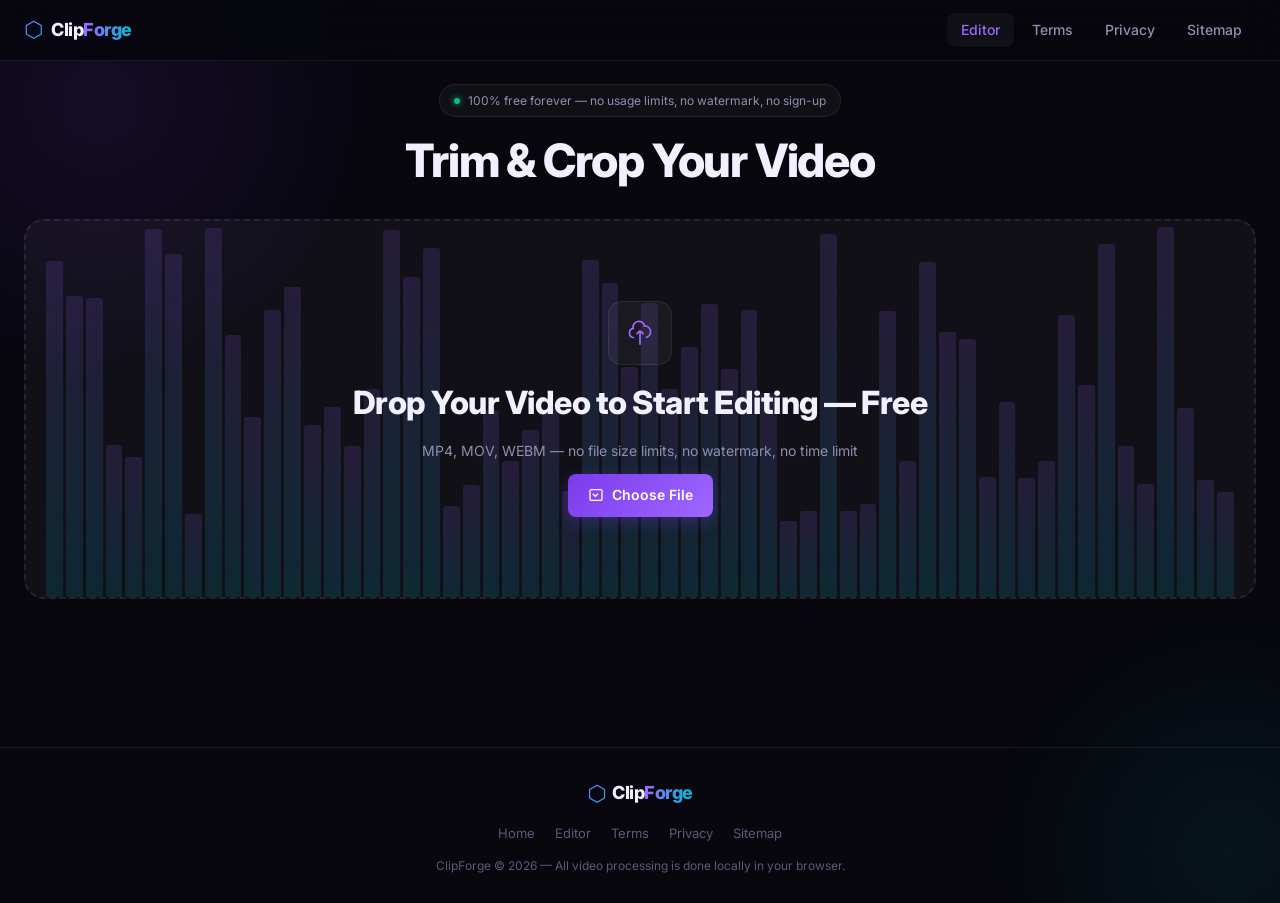
==== editor.html @ c893c74b "Add files via upload" ====
<!DOCTYPE html>
<html lang="en">
<head>
  <meta charset="UTF-8" />
  <meta name="viewport" content="width=device-width, initial-scale=1.0" />
  <title>ClipForge Editor — Trim &amp; Crop Your Video</title>
  <meta name="description" content="Trim and crop your video right now — free, no watermark, no upload to any server." />
  <meta name="robots" content="index, follow" />
  <link rel="canonical" href="https://videocroptool.com/editor" />

  <link rel="preconnect" href="https://fonts.googleapis.com" />
  <link rel="preconnect" href="https://fonts.gstatic.com" crossorigin />
  <link href="https://fonts.googleapis.com/css2?family=Inter:wght@300;400;500;600;700;800;900&display=swap" rel="stylesheet" />
  <link rel="stylesheet" href="css/style.css" />
</head>
<body>

  <!-- NAV -->
  <nav class="navbar" id="navbar">
    <div class="nav-inner">
      <a href="/" class="nav-logo">
        <span class="logo-icon">⬡</span>
        <span class="logo-text">Clip<span class="logo-accent">Forge</span></span>
      </a>
      <div class="nav-links">
        <a href="/editor" class="nav-link active">Editor</a>
        <a href="/terms" class="nav-link">Terms</a>
        <a href="/privacy" class="nav-link">Privacy</a>
        <a href="/sitemap" class="nav-link">Sitemap</a>
      </div>
      <button class="nav-mobile-toggle" id="mobileToggle" aria-label="Menu">
        <span></span><span></span><span></span>
      </button>
    </div>
    <div class="nav-mobile-menu" id="mobileMenu">
      <a href="/editor" class="nav-link active">Editor</a>
      <a href="/terms" class="nav-link">Terms</a>
      <a href="/privacy" class="nav-link">Privacy</a>
      <a href="/sitemap" class="nav-link">Sitemap</a>
    </div>
  </nav>

  <!-- HERO (kept minimal so styling stays consistent) -->
  <div class="hero-wrap" id="heroBadge">
    <div class="hero-content">
      <div class="hero-badge">
        <span class="badge-dot"></span>
        100% free forever — no usage limits, no watermark, no sign-up
      </div>
      <h1 class="hero-h1">
        Trim &amp; Crop Your Video
      </h1>
    </div>
  </div>

  <!-- MAIN APP -->
  <main class="app-main" id="appMain">

    <!-- UPLOAD ZONE -->
    <section class="upload-section" id="uploadSection">
      <div class="upload-zone" id="uploadZone">
        <div class="upload-waveform" aria-hidden="true">
          <div class="waveform-bars" id="waveformBars"></div>
        </div>
        <div class="upload-content">
          <div class="upload-icon">
            <svg viewBox="0 0 24 24" fill="none" stroke="currentColor" stroke-width="1.5">
              <path d="M7 16a4 4 0 01-.88-7.903A5 5 0 1115.9 6L16 6a5 5 0 011 9.9M15 13l-3-3m0 0l-3 3m3-3v12"/>
            </svg>
          </div>
          <h2 class="upload-title">Drop Your Video to Start Editing — Free</h2>
          <p class="upload-sub">MP4, MOV, WEBM — no file size limits, no watermark, no time limit</p>
          <label class="btn btn-primary upload-btn" for="fileInput">
            <svg viewBox="0 0 24 24" fill="none" stroke="currentColor" stroke-width="2" width="16" height="16">
              <path d="M15 10l-4 4-4-4M19 4H5a2 2 0 00-2 2v12a2 2 0 002 2h14a2 2 0 002-2V6a2 2 0 00-2-2z"/>
            </svg>
            Choose File
          </label>
          <input type="file" id="fileInput" accept="video/mp4,video/webm,video/quicktime,.mov,.mp4,.webm" hidden />
        </div>
      </div>
    </section>

    <!-- EDITOR WORKSPACE -->
    <section class="editor-section hidden" id="editorSection">

      <!-- TOP ROW: Preview + Crop -->
      <div class="editor-top">

        <!-- VIDEO PANEL -->
        <div class="glass-panel video-panel">
          <div class="panel-header">
            <span class="panel-title">Preview</span>
            <div class="panel-actions">
              <span class="file-badge" id="fileBadge">video.mp4</span>
              <button class="btn btn-ghost btn-sm" id="changeFileBtn">Change file</button>
            </div>
          </div>
          <div class="video-wrap" id="videoWrap">
            <video id="videoPlayer" preload="metadata" playsinline></video>
            <!-- CROP OVERLAY -->
            <div class="crop-overlay hidden" id="cropOverlay">
              <div class="crop-shade crop-shade-top" id="cropShadeTop"></div>
              <div class="crop-shade crop-shade-bottom" id="cropShadeBottom"></div>
              <div class="crop-shade crop-shade-left" id="cropShadeLeft"></div>
              <div class="crop-shade crop-shade-right" id="cropShadeRight"></div>
              <div class="crop-box" id="cropBox">
                <div class="crop-handle crop-handle-tl" data-handle="tl"></div>
                <div class="crop-handle crop-handle-tr" data-handle="tr"></div>
                <div class="crop-handle crop-handle-bl" data-handle="bl"></div>
                <div class="crop-handle crop-handle-br" data-handle="br"></div>
                <div class="crop-handle crop-handle-tc" data-handle="tc"></div>
                <div class="crop-handle crop-handle-bc" data-handle="bc"></div>
                <div class="crop-handle crop-handle-lc" data-handle="lc"></div>
                <div class="crop-handle crop-handle-rc" data-handle="rc"></div>
                <div class="crop-crosshair"></div>
                <div class="crop-rule-v"></div>
                <div class="crop-rule-h"></div>
              </div>
            </div>
          </div>
          <!-- PLAYBACK CONTROLS -->
          <div class="playback-controls">
            <button class="ctrl-btn" id="playBtn" aria-label="Play/Pause">
              <svg id="playIcon" viewBox="0 0 24 24" fill="currentColor" width="20" height="20"><path d="M8 5v14l11-7z"/></svg>
              <svg id="pauseIcon" viewBox="0 0 24 24" fill="currentColor" width="20" height="20" class="hidden"><rect x="6" y="4" width="4" height="16"/><rect x="14" y="4" width="4" height="16"/></svg>
            </button>
            <div class="seek-wrap">
              <div class="seek-track" id="seekTrack">
                <div class="seek-range-bg" id="seekRangeBg"></div>
                <div class="seek-progress" id="seekProgress"></div>
                <input type="range" class="seek-slider" id="seekSlider" min="0" max="100" step="0.01" value="0" aria-label="Seek" />
              </div>
            </div>
            <span class="time-display" id="timeDisplay">0:00 / 0:00</span>
          </div>
        </div>

        <!-- TOOLS PANEL -->
        <div class="glass-panel tools-panel">
          <div class="panel-header">
            <span class="panel-title">Tools</span>
          </div>

          <!-- TABS -->
          <div class="tool-tabs">
            <button class="tool-tab active" data-tab="trim">
              <svg viewBox="0 0 24 24" fill="none" stroke="currentColor" stroke-width="2" width="14" height="14"><path d="M6 20L18 4M6 4h.01M18 20h.01M8 12h8"/></svg>
              Trim
            </button>
            <button class="tool-tab" data-tab="crop">
              <svg viewBox="0 0 24 24" fill="none" stroke="currentColor" stroke-width="2" width="14" height="14"><path d="M6 2v14a2 2 0 002 2h14M18 22V8a2 2 0 00-2-2H2"/></svg>
              Crop
            </button>
            <button class="tool-tab" data-tab="export">
              <svg viewBox="0 0 24 24" fill="none" stroke="currentColor" stroke-width="2" width="14" height="14"><path d="M21 15v4a2 2 0 01-2 2H5a2 2 0 01-2-2v-4M7 10l5 5 5-5M12 15V3"/></svg>
              Export
            </button>
          </div>

          <!-- TRIM TAB -->
          <div class="tab-content active" id="tab-trim">
            <div class="trim-timeline" id="trimTimeline">
              <div class="trim-range" id="trimRange"></div>
              <div class="trim-thumb trim-thumb-start" id="trimStart" aria-label="Trim start"></div>
              <div class="trim-thumb trim-thumb-end" id="trimEnd" aria-label="Trim end"></div>
              <div class="trim-playhead" id="trimPlayhead"></div>
            </div>
            <div class="field-row">
              <div class="field">
                <label class="field-label">Start time</label>
                <div class="time-input-wrap">
                  <input type="text" class="time-input" id="startInput" inputmode="numeric" placeholder="0:00" value="0:00" />
                  <span class="time-unit">min:sec</span>
                </div>
              </div>
              <div class="field-divider">→</div>
              <div class="field">
                <label class="field-label">End time</label>
                <div class="time-input-wrap">
                  <input type="text" class="time-input" id="endInput" inputmode="numeric" placeholder="0:00" value="0:00" />
                  <span class="time-unit">min:sec</span>
                </div>
              </div>
            </div>
            <div class="trim-info">
              <span class="trim-info-label">Duration:</span>
              <span class="trim-info-val" id="trimDuration">0s</span>
            </div>
            <button class="btn btn-secondary btn-full" id="previewTrimBtn">
              <svg viewBox="0 0 24 24" fill="currentColor" width="14" height="14"><path d="M8 5v14l11-7z"/></svg>
              Preview trim range
            </button>
          </div>

          <!-- CROP TAB -->
          <div class="tab-content hidden" id="tab-crop">
            <div class="crop-toggle-row">
              <span class="field-label">Enable crop</span>
              <label class="toggle">
                <input type="checkbox" id="cropToggle" />
                <span class="toggle-track"><span class="toggle-thumb"></span></span>
              </label>
            </div>
            <div class="crop-controls" id="cropControls">
              <div class="field-label mb-8">Aspect ratio</div>
              <div class="aspect-grid">
                <button class="aspect-btn active" data-ratio="free">Free</button>
                <button class="aspect-btn" data-ratio="16:9">16:9</button>
                <button class="aspect-btn" data-ratio="1:1">1:1</button>
                <button class="aspect-btn" data-ratio="9:16">9:16</button>
                <button class="aspect-btn" data-ratio="4:3">4:3</button>
                <button class="aspect-btn" data-ratio="3:4">3:4</button>
              </div>
              <div class="crop-values">
                <div class="field-row">
                  <div class="field">
                    <label class="field-label">X</label>
                    <input type="number" class="time-input" id="cropX" value="0" min="0" />
                  </div>
                  <div class="field">
                    <label class="field-label">Y</label>
                    <input type="number" class="time-input" id="cropY" value="0" min="0" />
                  </div>
                </div>
                <div class="field-row">
                  <div class="field">
                    <label class="field-label">Width</label>
                    <input type="number" class="time-input" id="cropW" value="0" min="1" />
                  </div>
                  <div class="field">
                    <label class="field-label">Height</label>
                    <input type="number" class="time-input" id="cropH" value="0" min="1" />
                  </div>
                </div>
              </div>
              <button class="btn btn-secondary btn-full" id="resetCropBtn">Reset crop</button>
            </div>
          </div>

          <!-- EXPORT TAB -->
          <div class="tab-content hidden" id="tab-export">
            <div class="field">
              <label class="field-label">Output filename</label>
              <div class="filename-input-wrap">
                <input type="text" class="time-input filename-input" id="filenameInput" value="clipforge-export" />
                <span class="filename-ext">.mp4</span>
              </div>
            </div>
            <div class="field">
              <label class="field-label">Quality preset</label>
              <div class="quality-grid">
                <button class="quality-btn" data-quality="low">
                  <span class="quality-label">Low</span>
                  <span class="quality-desc">Fast · Small file</span>
                </button>
                <button class="quality-btn active" data-quality="medium">
                  <span class="quality-label">Medium</span>
                  <span class="quality-desc">Balanced</span>
                </button>
                <button class="quality-btn" data-quality="high">
                  <span class="quality-label">High</span>
                  <span class="quality-desc">Best quality</span>
                </button>
              </div>
            </div>
            <div class="export-summary">
              <div class="summary-row"><span>Trim</span><span id="summaryTrim">Full video</span></div>
              <div class="summary-row"><span>Crop</span><span id="summaryCrop">None</span></div>
              <div class="summary-row"><span>Est. time</span><span id="summaryTime">—</span></div>
            </div>
            <button class="btn btn-primary btn-full btn-export" id="exportBtn">
              <svg viewBox="0 0 24 24" fill="none" stroke="currentColor" stroke-width="2" width="16" height="16">
                <path d="M21 15v4a2 2 0 01-2 2H5a2 2 0 01-2-2v-4M7 10l5 5 5-5M12 15V3"/>
              </svg>
              Export Video
            </button>
          </div>
        </div>
      </div>

      <!-- EXPORT PROGRESS -->
      <div class="glass-panel export-panel hidden" id="exportPanel">
        <div class="panel-header">
          <span class="panel-title">Exporting…</span>
          <span class="export-pct" id="exportPct">0%</span>
        </div>
        <div class="progress-bar-wrap">
          <div class="progress-bar" id="progressBar"></div>
        </div>
        <div class="export-log" id="exportLog"></div>
      </div>

    </section>
  </main>

  <!-- FFMPEG LOADING OVERLAY -->
  <div class="ffmpeg-overlay hidden" id="ffmpegOverlay">
    <div class="ffmpeg-card">
      <div class="ffmpeg-spinner"></div>
      <div class="ffmpeg-title">Loading ClipForge Engine</div>
      <div class="ffmpeg-sub" id="ffmpegStatus">Initializing ffmpeg.wasm…</div>
      <div class="ffmpeg-progress-wrap">
        <div class="ffmpeg-progress" id="ffmpegProgress"></div>
      </div>
    </div>
  </div>

  <!-- FOOTER -->
  <footer class="footer">
    <div class="footer-inner">
      <div class="footer-brand">
        <span class="logo-icon">⬡</span>
        <span class="logo-text">Clip<span class="logo-accent">Forge</span></span>
      </div>
      <div class="footer-links">
        <a href="/">Home</a>
        <a href="/editor">Editor</a>
        <a href="/terms">Terms</a>
        <a href="/privacy">Privacy</a>
        <a href="/sitemap">Sitemap</a>
      </div>
      <p class="footer-copy">ClipForge © 2026 — All video processing is done locally in your browser.</p>
    </div>
  </footer>

  <!-- SW must register first so COOP/COEP headers are active before ffmpeg loads -->
  <script src="js/sw-register.js"></script>
  <script src="js/handoff.js"></script>
  <script src="js/app.js"></script>

</body>
</html>
---- css/style.css ----
/* ===========================
   CLIPFORGE — MAIN STYLES
   =========================== */

*, *::before, *::after { box-sizing: border-box; margin: 0; padding: 0; }

:root {
  --bg: #07070D;
  --bg2: #0E0E1A;
  --bg3: #141422;
  --glass: rgba(255,255,255,0.04);
  --glass-border: rgba(255,255,255,0.08);
  --glass-hover: rgba(255,255,255,0.07);
  --primary: #7C3AED;
  --primary-light: #9F67FF;
  --primary-glow: rgba(124,58,237,0.3);
  --accent: #06B6D4;
  --accent-glow: rgba(6,182,212,0.2);
  --red: #EF4444;
  --green: #10B981;
  --text: #F0F0FF;
  --text2: #9090B0;
  --text3: #5A5A7A;
  --border: rgba(255,255,255,0.07);
  --radius: 14px;
  --radius-sm: 8px;
  --radius-lg: 20px;
  --font: 'Inter', system-ui, sans-serif;
  --transition: 0.2s cubic-bezier(0.4,0,0.2,1);
}

html { scroll-behavior: smooth; }

body {
  font-family: var(--font);
  background: var(--bg);
  color: var(--text);
  min-height: 100vh;
  line-height: 1.6;
  -webkit-font-smoothing: antialiased;
  overflow-x: hidden;
}

/* Background glow orbs */
body::before {
  content: '';
  position: fixed;
  top: -200px; left: -200px;
  width: 600px; height: 600px;
  background: radial-gradient(circle, rgba(124,58,237,0.12) 0%, transparent 70%);
  pointer-events: none;
  z-index: 0;
}
body::after {
  content: '';
  position: fixed;
  bottom: -200px; right: -200px;
  width: 500px; height: 500px;
  background: radial-gradient(circle, rgba(6,182,212,0.08) 0%, transparent 70%);
  pointer-events: none;
  z-index: 0;
}

/* ========================
   NAVBAR
   ======================== */
.navbar {
  position: fixed;
  top: 0; left: 0; right: 0;
  z-index: 100;
  background: rgba(7,7,13,0.85);
  backdrop-filter: blur(20px);
  -webkit-backdrop-filter: blur(20px);
  border-bottom: 1px solid var(--border);
}
.nav-inner {
  max-width: 1280px;
  margin: 0 auto;
  padding: 0 24px;
  height: 60px;
  display: flex;
  align-items: center;
  gap: 32px;
}
.nav-logo {
  text-decoration: none;
  display: flex;
  align-items: center;
  gap: 8px;
  flex-shrink: 0;
}
.logo-icon {
  font-size: 22px;
  background: linear-gradient(135deg, var(--primary-light), var(--accent));
  -webkit-background-clip: text;
  -webkit-text-fill-color: transparent;
  background-clip: text;
  filter: drop-shadow(0 0 8px var(--primary-glow));
}
.logo-text {
  font-size: 18px;
  font-weight: 800;
  color: var(--text);
  letter-spacing: -0.5px;
}
.logo-accent {
  background: linear-gradient(90deg, var(--primary-light), var(--accent));
  -webkit-background-clip: text;
  -webkit-text-fill-color: transparent;
  background-clip: text;
}
.nav-links {
  display: flex;
  align-items: center;
  gap: 4px;
  margin-left: auto;
}
.nav-link {
  text-decoration: none;
  color: var(--text2);
  font-size: 14px;
  font-weight: 500;
  padding: 6px 14px;
  border-radius: var(--radius-sm);
  transition: color var(--transition), background var(--transition);
}
.nav-link:hover, .nav-link.active {
  color: var(--text);
  background: var(--glass);
}
.nav-link.active { color: var(--primary-light); }

.nav-mobile-toggle {
  display: none;
  flex-direction: column;
  gap: 5px;
  background: none;
  border: none;
  cursor: pointer;
  padding: 4px;
  margin-left: auto;
}
.nav-mobile-toggle span {
  display: block;
  width: 22px;
  height: 2px;
  background: var(--text2);
  border-radius: 2px;
  transition: var(--transition);
}
.nav-mobile-menu {
  display: none;
  flex-direction: column;
  padding: 12px 24px 16px;
  gap: 4px;
  border-top: 1px solid var(--border);
}
.nav-mobile-menu.open { display: flex; }

@media (max-width: 640px) {
  .nav-links { display: none; }
  .nav-mobile-toggle { display: flex; }
}

/* ========================
   HERO (SEO-rich)
   ======================== */
.hero-wrap {
  padding-top: 84px;
  display: flex;
  justify-content: center;
  position: relative;
  z-index: 1;
}
.hero-content {
  max-width: 760px;
  text-align: center;
  display: flex;
  flex-direction: column;
  align-items: center;
  gap: 18px;
  padding: 0 24px;
}
.hero-badge {
  display: inline-flex;
  align-items: center;
  gap: 8px;
  background: var(--glass);
  border: 1px solid var(--glass-border);
  padding: 6px 14px;
  border-radius: 100px;
  font-size: 12px;
  color: var(--text2);
  backdrop-filter: blur(10px);
}
.badge-dot {
  width: 6px; height: 6px;
  border-radius: 50%;
  background: var(--green);
  box-shadow: 0 0 6px var(--green);
  animation: pulse-dot 2s ease-in-out infinite;
}
@keyframes pulse-dot {
  0%, 100% { opacity: 1; }
  50% { opacity: 0.4; }
}
.hero-h1 {
  font-size: clamp(28px, 4.5vw, 46px);
  font-weight: 800;
  letter-spacing: -1.2px;
  line-height: 1.12;
}
.hero-accent-text {
  background: linear-gradient(90deg, var(--primary-light), var(--accent));
  -webkit-background-clip: text;
  -webkit-text-fill-color: transparent;
  background-clip: text;
}
.hero-sub {
  font-size: 15px;
  color: var(--text2);
  line-height: 1.7;
  max-width: 620px;
}
.hero-sub strong { color: var(--text); font-weight: 600; }
.hero-pills {
  display: flex;
  flex-wrap: wrap;
  gap: 8px;
  justify-content: center;
  margin-top: 4px;
}
.hero-pill {
  font-size: 12px;
  font-weight: 600;
  color: var(--green);
  background: rgba(16,185,129,0.1);
  border: 1px solid rgba(16,185,129,0.25);
  padding: 5px 12px;
  border-radius: 100px;
}

/* ========================
   INFO / SEO CONTENT SECTIONS
   ======================== */
.info-section {
  max-width: 1280px;
  margin: 0 auto;
  padding: 24px 24px 60px;
  position: relative;
  z-index: 1;
}
.info-inner { display: flex; flex-direction: column; gap: 56px; }
.info-block { display: flex; flex-direction: column; gap: 24px; }
.info-h2 {
  font-size: clamp(22px, 3vw, 30px);
  font-weight: 800;
  letter-spacing: -0.5px;
  text-align: center;
}

.steps-grid {
  display: grid;
  grid-template-columns: repeat(3, 1fr);
  gap: 16px;
}
@media (max-width: 800px) { .steps-grid { grid-template-columns: 1fr; } }
.step-card {
  background: var(--glass);
  border: 1px solid var(--glass-border);
  border-radius: var(--radius);
  padding: 24px 20px;
  display: flex;
  flex-direction: column;
  gap: 8px;
  backdrop-filter: blur(10px);
}
.step-num {
  width: 28px; height: 28px;
  border-radius: 50%;
  background: linear-gradient(135deg, var(--primary), var(--accent));
  color: white;
  font-size: 13px;
  font-weight: 700;
  display: flex;
  align-items: center;
  justify-content: center;
  margin-bottom: 4px;
}
.step-title { font-size: 16px; font-weight: 700; }
.step-desc { font-size: 13px; color: var(--text2); line-height: 1.65; }

.why-grid {
  display: grid;
  grid-template-columns: repeat(2, 1fr);
  gap: 16px;
}
@media (max-width: 800px) { .why-grid { grid-template-columns: 1fr; } }
.why-card {
  background: var(--glass);
  border: 1px solid var(--glass-border);
  border-radius: var(--radius);
  padding: 22px 20px;
  backdrop-filter: blur(10px);
}
.why-title {
  font-size: 15px;
  font-weight: 700;
  margin-bottom: 6px;
  color: var(--primary-light);
}
.why-desc { font-size: 13px; color: var(--text2); line-height: 1.65; }


/* ========================
   MAIN LAYOUT
   ======================== */
.app-main {
  max-width: 1280px;
  margin: 0 auto;
  padding: 16px 24px 48px;
  position: relative;
  z-index: 1;
}

/* ========================
   UPLOAD ZONE
   ======================== */
.upload-section { padding: 16px 0 40px; }

.upload-zone {
  border: 2px dashed var(--glass-border);
  border-radius: var(--radius-lg);
  min-height: 380px;
  display: flex;
  align-items: center;
  justify-content: center;
  position: relative;
  overflow: hidden;
  background: var(--glass);
  cursor: pointer;
  transition: border-color var(--transition), background var(--transition);
}
.upload-zone:hover, .upload-zone.drag-over {
  border-color: var(--primary);
  background: rgba(124,58,237,0.05);
}
.upload-zone.drag-over { border-style: solid; }

.upload-waveform {
  position: absolute;
  inset: 0;
  display: flex;
  align-items: flex-end;
  justify-content: center;
  padding-bottom: 0;
  opacity: 0.15;
  pointer-events: none;
}
.waveform-bars {
  display: flex;
  align-items: flex-end;
  gap: 3px;
  height: 100%;
  width: 100%;
  padding: 0 20px;
}
.waveform-bar {
  flex: 1;
  border-radius: 3px 3px 0 0;
  background: linear-gradient(180deg, var(--primary-light), var(--accent));
  animation: wave-anim var(--dur, 1.2s) ease-in-out infinite alternate;
  animation-delay: var(--delay, 0s);
}
@keyframes wave-anim {
  from { transform: scaleY(0.2); }
  to { transform: scaleY(1); }
}

.upload-content {
  position: relative;
  z-index: 1;
  text-align: center;
  display: flex;
  flex-direction: column;
  align-items: center;
  gap: 12px;
  padding: 40px 24px;
}
.upload-icon {
  width: 64px; height: 64px;
  background: var(--glass);
  border: 1px solid var(--glass-border);
  border-radius: var(--radius);
  display: flex;
  align-items: center;
  justify-content: center;
  color: var(--primary-light);
}
.upload-icon svg { width: 28px; height: 28px; }
.upload-title {
  font-size: clamp(22px, 3vw, 32px);
  font-weight: 800;
  letter-spacing: -0.5px;
}
.upload-sub { color: var(--text2); font-size: 14px; }

/* ========================
   BUTTONS
   ======================== */
.btn {
  display: inline-flex;
  align-items: center;
  gap: 8px;
  padding: 10px 20px;
  border-radius: var(--radius-sm);
  font-size: 14px;
  font-weight: 600;
  font-family: var(--font);
  border: none;
  cursor: pointer;
  text-decoration: none;
  transition: all var(--transition);
  white-space: nowrap;
}
.btn-primary {
  background: linear-gradient(135deg, var(--primary), var(--primary-light));
  color: white;
  box-shadow: 0 4px 16px var(--primary-glow);
}
.btn-primary:hover {
  transform: translateY(-1px);
  box-shadow: 0 6px 24px var(--primary-glow);
}
.btn-secondary {
  background: var(--glass);
  border: 1px solid var(--glass-border);
  color: var(--text);
}
.btn-secondary:hover {
  background: var(--glass-hover);
  border-color: var(--primary);
  color: var(--primary-light);
}
.btn-ghost {
  background: none;
  border: none;
  color: var(--text2);
  padding: 4px 10px;
}
.btn-ghost:hover { color: var(--text); background: var(--glass); }
.btn-sm { padding: 5px 12px; font-size: 12px; }
.btn-full { width: 100%; justify-content: center; }
.btn-export {
  margin-top: 4px;
  padding: 13px 20px;
  font-size: 15px;
}
.btn:disabled {
  opacity: 0.4;
  cursor: not-allowed;
  transform: none !important;
}

/* ========================
   EDITOR SECTION
   ======================== */
.editor-section { display: flex; flex-direction: column; gap: 16px; }
.editor-top {
  display: grid;
  grid-template-columns: 1fr 340px;
  gap: 16px;
  align-items: start;
}
@media (max-width: 960px) {
  .editor-top { grid-template-columns: 1fr; }
}

/* ========================
   GLASS PANEL
   ======================== */
.glass-panel {
  background: var(--glass);
  border: 1px solid var(--glass-border);
  border-radius: var(--radius);
  backdrop-filter: blur(12px);
  -webkit-backdrop-filter: blur(12px);
  overflow: hidden;
}
.panel-header {
  display: flex;
  align-items: center;
  justify-content: space-between;
  padding: 14px 18px 12px;
  border-bottom: 1px solid var(--border);
}
.panel-title {
  font-size: 13px;
  font-weight: 600;
  color: var(--text2);
  text-transform: uppercase;
  letter-spacing: 0.06em;
}
.panel-actions { display: flex; align-items: center; gap: 8px; }

/* ========================
   VIDEO
   ======================== */
.video-panel { display: flex; flex-direction: column; }
.video-wrap {
  position: relative;
  background: #000;
  width: 100%;
  aspect-ratio: 16/9;
  display: flex;
  align-items: center;
  justify-content: center;
  overflow: hidden;
}
#videoPlayer {
  max-width: 100%;
  max-height: 100%;
  width: 100%;
  height: 100%;
  object-fit: contain;
  display: block;
}
.file-badge {
  background: var(--bg3);
  border: 1px solid var(--border);
  padding: 3px 10px;
  border-radius: 100px;
  font-size: 11px;
  color: var(--text2);
  max-width: 180px;
  overflow: hidden;
  text-overflow: ellipsis;
  white-space: nowrap;
}

/* ========================
   PLAYBACK CONTROLS
   ======================== */
.playback-controls {
  display: flex;
  align-items: center;
  gap: 12px;
  padding: 12px 16px;
  border-top: 1px solid var(--border);
}
.ctrl-btn {
  width: 36px; height: 36px;
  border-radius: 50%;
  background: var(--glass);
  border: 1px solid var(--glass-border);
  color: var(--text);
  display: flex;
  align-items: center;
  justify-content: center;
  cursor: pointer;
  transition: all var(--transition);
  flex-shrink: 0;
}
.ctrl-btn:hover { background: var(--primary); border-color: var(--primary); }
.seek-wrap { flex: 1; }
.seek-track {
  position: relative;
  height: 20px;
  display: flex;
  align-items: center;
  cursor: pointer;
}
.seek-range-bg, .seek-progress {
  position: absolute;
  height: 4px;
  border-radius: 4px;
  pointer-events: none;
}
.seek-range-bg {
  background: rgba(124,58,237,0.25);
  left: 0; right: 0;
}
.seek-progress {
  background: linear-gradient(90deg, var(--primary), var(--accent));
  left: 0;
  width: 0%;
}
.seek-slider {
  position: absolute;
  inset: 0;
  width: 100%;
  height: 100%;
  opacity: 0;
  cursor: pointer;
  margin: 0;
}
.time-display {
  font-size: 12px;
  font-weight: 500;
  color: var(--text2);
  font-variant-numeric: tabular-nums;
  white-space: nowrap;
  flex-shrink: 0;
}

/* ========================
   TOOLS PANEL
   ======================== */
.tools-panel { display: flex; flex-direction: column; }
.tool-tabs {
  display: flex;
  gap: 4px;
  padding: 12px 12px 0;
}
.tool-tab {
  flex: 1;
  display: flex;
  align-items: center;
  justify-content: center;
  gap: 6px;
  padding: 8px 4px;
  border-radius: var(--radius-sm) var(--radius-sm) 0 0;
  background: none;
  border: none;
  color: var(--text3);
  font-size: 12px;
  font-weight: 600;
  font-family: var(--font);
  cursor: pointer;
  transition: all var(--transition);
  border-bottom: 2px solid transparent;
}
.tool-tab:hover { color: var(--text2); }
.tool-tab.active {
  color: var(--primary-light);
  border-bottom-color: var(--primary-light);
}
.tab-content {
  padding: 16px;
  display: flex;
  flex-direction: column;
  gap: 14px;
  flex: 1;
}

/* ========================
   TRIM
   ======================== */
.trim-timeline {
  position: relative;
  height: 44px;
  background: var(--bg3);
  border-radius: var(--radius-sm);
  border: 1px solid var(--border);
  overflow: visible;
  margin: 4px 10px;
}
.trim-range {
  position: absolute;
  top: 0; bottom: 0;
  background: rgba(124,58,237,0.2);
  border-top: 2px solid var(--primary);
  border-bottom: 2px solid var(--primary);
  pointer-events: none;
}
.trim-thumb {
  position: absolute;
  top: 50%;
  transform: translateY(-50%);
  width: 14px; height: 32px;
  border-radius: 4px;
  cursor: ew-resize;
  z-index: 3;
}
.trim-thumb-start {
  background: linear-gradient(135deg, var(--primary), var(--primary-light));
  left: 0;
  transform: translate(-50%, -50%);
}
.trim-thumb-end {
  background: linear-gradient(135deg, var(--accent), var(--primary-light));
  right: 0;
  transform: translate(50%, -50%);
}
.trim-playhead {
  position: absolute;
  top: -4px; bottom: -4px;
  width: 2px;
  background: white;
  opacity: 0.6;
  pointer-events: none;
  left: 0%;
}

.field-row {
  display: flex;
  gap: 10px;
  align-items: center;
  min-width: 0;
}
.field { flex: 1; display: flex; flex-direction: column; gap: 5px; min-width: 0; }
.field-divider { color: var(--text3); font-size: 14px; flex-shrink: 0; }
.field-label {
  font-size: 11px;
  font-weight: 600;
  color: var(--text3);
  text-transform: uppercase;
  letter-spacing: 0.05em;
}
.mb-8 { margin-bottom: 8px; }

.time-input-wrap, .filename-input-wrap {
  display: flex;
  align-items: center;
  background: var(--bg3);
  border: 1px solid var(--border);
  border-radius: var(--radius-sm);
  overflow: hidden;
  transition: border-color var(--transition);
  min-width: 0;
}
.time-input-wrap:focus-within, .filename-input-wrap:focus-within {
  border-color: var(--primary);
}
.time-input, .filename-input {
  flex: 1;
  background: none;
  border: none;
  outline: none;
  color: var(--text);
  font-family: var(--font);
  font-size: 13px;
  padding: 8px 10px;
  min-width: 0;
}
.time-unit, .filename-ext {
  padding: 0 10px;
  font-size: 11px;
  color: var(--text3);
  border-left: 1px solid var(--border);
  height: 100%;
  display: flex;
  align-items: center;
  background: var(--bg2);
  flex-shrink: 0;
  white-space: nowrap;
}
@media (max-width: 420px) {
  .time-unit { padding: 0 6px; font-size: 9px; }
  .time-input { padding: 8px 6px; font-size: 12px; }
}
.filename-input { width: 100%; }
.filename-input-wrap .filename-input { flex: 1; }

.trim-info {
  display: flex;
  align-items: center;
  gap: 6px;
  font-size: 12px;
  color: var(--text3);
  background: var(--bg3);
  border-radius: var(--radius-sm);
  padding: 8px 12px;
}
.trim-info-label { color: var(--text3); }
.trim-info-val { color: var(--primary-light); font-weight: 600; }

/* ========================
   CROP
   ======================== */
.crop-toggle-row {
  display: flex;
  align-items: center;
  justify-content: space-between;
  padding: 4px 0;
}
.toggle { position: relative; display: inline-block; cursor: pointer; }
.toggle input { opacity: 0; width: 0; height: 0; position: absolute; }
.toggle-track {
  display: block;
  width: 42px; height: 24px;
  background: var(--bg3);
  border: 1px solid var(--border);
  border-radius: 100px;
  transition: background var(--transition);
  position: relative;
}
.toggle input:checked + .toggle-track { background: var(--primary); border-color: var(--primary); }
.toggle-thumb {
  position: absolute;
  top: 3px; left: 3px;
  width: 16px; height: 16px;
  border-radius: 50%;
  background: white;
  transition: transform var(--transition);
}
.toggle input:checked + .toggle-track .toggle-thumb { transform: translateX(18px); }

.crop-controls { display: flex; flex-direction: column; gap: 12px; }
.aspect-grid {
  display: grid;
  grid-template-columns: repeat(3, 1fr);
  gap: 6px;
}
.aspect-btn {
  padding: 8px 4px;
  background: var(--bg3);
  border: 1px solid var(--border);
  border-radius: var(--radius-sm);
  color: var(--text2);
  font-size: 12px;
  font-weight: 600;
  font-family: var(--font);
  cursor: pointer;
  transition: all var(--transition);
}
.aspect-btn:hover { border-color: var(--primary); color: var(--primary-light); }
.aspect-btn.active { background: rgba(124,58,237,0.15); border-color: var(--primary); color: var(--primary-light); }

.crop-values { display: flex; flex-direction: column; gap: 8px; }

/* ========================
   CROP OVERLAY
   ======================== */
.crop-overlay {
  position: absolute;
  inset: 0;
  z-index: 10;
  pointer-events: none;
}
.crop-overlay.active { pointer-events: auto; }
.crop-shade {
  position: absolute;
  background: rgba(0,0,0,0.6);
  pointer-events: none;
}
.crop-shade-top { top: 0; left: 0; right: 0; }
.crop-shade-bottom { bottom: 0; left: 0; right: 0; }
.crop-shade-left { top: 0; bottom: 0; left: 0; }
.crop-shade-right { top: 0; bottom: 0; right: 0; }
.crop-box {
  position: absolute;
  border: 2px solid var(--accent);
  box-shadow: 0 0 0 1px rgba(6,182,212,0.3);
  cursor: move;
  pointer-events: auto;
  box-sizing: border-box;
}
.crop-rule-v {
  position: absolute;
  top: 0; bottom: 0;
  left: 33.33%; width: 1px;
  background: rgba(255,255,255,0.2);
  pointer-events: none;
}
.crop-rule-h {
  position: absolute;
  left: 0; right: 0;
  top: 33.33%; height: 1px;
  background: rgba(255,255,255,0.2);
  pointer-events: none;
}
.crop-crosshair {
  position: absolute;
  inset: 0;
  display: flex;
  align-items: center;
  justify-content: center;
  pointer-events: none;
}
.crop-handle {
  position: absolute;
  width: 12px; height: 12px;
  background: var(--accent);
  border: 2px solid white;
  border-radius: 2px;
  z-index: 2;
  pointer-events: auto;
}
.crop-handle-tl { top: -6px; left: -6px; cursor: nwse-resize; }
.crop-handle-tr { top: -6px; right: -6px; cursor: nesw-resize; }
.crop-handle-bl { bottom: -6px; left: -6px; cursor: nesw-resize; }
.crop-handle-br { bottom: -6px; right: -6px; cursor: nwse-resize; }
.crop-handle-tc { top: -6px; left: 50%; transform: translateX(-50%); cursor: ns-resize; }
.crop-handle-bc { bottom: -6px; left: 50%; transform: translateX(-50%); cursor: ns-resize; }
.crop-handle-lc { left: -6px; top: 50%; transform: translateY(-50%); cursor: ew-resize; }
.crop-handle-rc { right: -6px; top: 50%; transform: translateY(-50%); cursor: ew-resize; }

/* ========================
   EXPORT
   ======================== */
.quality-grid {
  display: grid;
  grid-template-columns: repeat(3, 1fr);
  gap: 6px;
}
.quality-btn {
  padding: 10px 6px;
  background: var(--bg3);
  border: 1px solid var(--border);
  border-radius: var(--radius-sm);
  color: var(--text2);
  font-family: var(--font);
  cursor: pointer;
  transition: all var(--transition);
  text-align: center;
}
.quality-btn.active { background: rgba(124,58,237,0.15); border-color: var(--primary); }
.quality-label { display: block; font-size: 13px; font-weight: 600; color: var(--text); }
.quality-desc { display: block; font-size: 10px; color: var(--text3); margin-top: 2px; }
.quality-btn:hover { border-color: var(--primary); }

.export-summary {
  background: var(--bg3);
  border-radius: var(--radius-sm);
  padding: 10px 12px;
  display: flex;
  flex-direction: column;
  gap: 6px;
}
.summary-row {
  display: flex;
  justify-content: space-between;
  font-size: 12px;
  color: var(--text3);
}
.summary-row span:last-child { color: var(--text2); font-weight: 500; }

/* ========================
   EXPORT PANEL / PROGRESS
   ======================== */
.export-panel { padding: 0 0 16px; }
.export-pct {
  font-size: 13px;
  font-weight: 700;
  color: var(--primary-light);
}
.progress-bar-wrap {
  height: 6px;
  background: var(--bg3);
  margin: 0 18px 12px;
  border-radius: 6px;
  overflow: hidden;
}
.progress-bar {
  height: 100%;
  width: 0%;
  background: linear-gradient(90deg, var(--primary), var(--accent));
  border-radius: 6px;
  transition: width 0.3s ease;
}
.export-log {
  margin: 0 18px;
  background: var(--bg);
  border-radius: var(--radius-sm);
  border: 1px solid var(--border);
  padding: 10px 12px;
  max-height: 140px;
  overflow-y: auto;
  font-family: 'Courier New', monospace;
  font-size: 11px;
  color: var(--text3);
  display: flex;
  flex-direction: column;
  gap: 2px;
}
.log-line { color: var(--text2); }
.log-line.success { color: var(--green); }
.log-line.error { color: var(--red); }

/* ========================
   FFMPEG LOADING OVERLAY
   ======================== */
.ffmpeg-overlay {
  position: fixed;
  inset: 0;
  z-index: 200;
  background: rgba(7,7,13,0.9);
  display: flex;
  align-items: center;
  justify-content: center;
  backdrop-filter: blur(8px);
}
.ffmpeg-card {
  background: var(--bg2);
  border: 1px solid var(--glass-border);
  border-radius: var(--radius-lg);
  padding: 40px 48px;
  text-align: center;
  display: flex;
  flex-direction: column;
  align-items: center;
  gap: 14px;
  min-width: 300px;
}
.ffmpeg-spinner {
  width: 48px; height: 48px;
  border: 3px solid var(--bg3);
  border-top-color: var(--primary-light);
  border-radius: 50%;
  animation: spin 0.8s linear infinite;
}
@keyframes spin { to { transform: rotate(360deg); } }
.ffmpeg-title { font-size: 16px; font-weight: 700; }
.ffmpeg-sub { font-size: 13px; color: var(--text2); }
.ffmpeg-progress-wrap {
  width: 100%;
  height: 4px;
  background: var(--bg3);
  border-radius: 4px;
  overflow: hidden;
  margin-top: 4px;
}
.ffmpeg-progress {
  height: 100%;
  background: linear-gradient(90deg, var(--primary), var(--accent));
  border-radius: 4px;
  transition: width 0.4s ease;
}

/* ========================
   FOOTER
   ======================== */
.footer {
  border-top: 1px solid var(--border);
  margin-top: 60px;
  position: relative;
  z-index: 1;
}
.footer-inner {
  max-width: 1280px;
  margin: 0 auto;
  padding: 28px 24px;
  display: flex;
  flex-direction: column;
  align-items: center;
  gap: 12px;
  text-align: center;
}
.footer-brand { display: flex; align-items: center; gap: 6px; }
.footer-links { display: flex; gap: 20px; }
.footer-links a {
  text-decoration: none;
  color: var(--text3);
  font-size: 13px;
  transition: color var(--transition);
}
.footer-links a:hover { color: var(--text); }
.footer-copy { font-size: 12px; color: var(--text3); }

/* ========================
   STATIC PAGES (Terms, Privacy, Sitemap)
   ======================== */
.static-page {
  max-width: 760px;
  margin: 0 auto;
  padding: 96px 24px 60px;
  position: relative;
  z-index: 1;
}
.static-hero { margin-bottom: 40px; }
.static-badge {
  display: inline-block;
  background: rgba(124,58,237,0.15);
  border: 1px solid rgba(124,58,237,0.3);
  color: var(--primary-light);
  font-size: 11px;
  font-weight: 700;
  letter-spacing: 0.08em;
  text-transform: uppercase;
  padding: 4px 12px;
  border-radius: 100px;
  margin-bottom: 16px;
}
.static-title {
  font-size: clamp(28px, 4vw, 42px);
  font-weight: 800;
  letter-spacing: -1px;
  margin-bottom: 12px;
  line-height: 1.1;
}
.static-meta { font-size: 13px; color: var(--text3); }
.static-body { display: flex; flex-direction: column; gap: 32px; }
.static-section h2 {
  font-size: 18px;
  font-weight: 700;
  margin-bottom: 10px;
  color: var(--text);
  padding-bottom: 8px;
  border-bottom: 1px solid var(--border);
}
.static-section p {
  font-size: 14px;
  color: var(--text2);
  line-height: 1.75;
  margin-bottom: 10px;
}
.static-section ul {
  list-style: none;
  display: flex;
  flex-direction: column;
  gap: 7px;
}
.static-section ul li {
  font-size: 14px;
  color: var(--text2);
  padding-left: 20px;
  position: relative;
  line-height: 1.7;
}
.static-section ul li::before {
  content: '›';
  position: absolute;
  left: 4px;
  color: var(--primary-light);
}

/* Sitemap */
.sitemap-grid { display: flex; flex-direction: column; gap: 10px; }
.sitemap-item {
  display: flex;
  align-items: center;
  gap: 14px;
  padding: 14px 18px;
  background: var(--glass);
  border: 1px solid var(--glass-border);
  border-radius: var(--radius-sm);
  text-decoration: none;
  transition: all var(--transition);
}
.sitemap-item:hover { border-color: var(--primary); transform: translateX(4px); }
.sitemap-path {
  font-size: 13px;
  font-weight: 700;
  color: var(--primary-light);
  font-family: monospace;
  min-width: 100px;
}
.sitemap-desc { font-size: 13px; color: var(--text2); }

/* ========================
   IN-APP BROWSER WARNING BANNER
   ======================== */
.inapp-warning {
  position: relative;
  z-index: 150;
  background: linear-gradient(90deg, rgba(245,158,11,0.15), rgba(245,158,11,0.08));
  border-bottom: 1px solid rgba(245,158,11,0.35);
  backdrop-filter: blur(10px);
  -webkit-backdrop-filter: blur(10px);
}
.inapp-warning-inner {
  max-width: 1280px;
  margin: 0 auto;
  padding: 10px 16px;
  display: flex;
  align-items: center;
  gap: 12px;
  flex-wrap: wrap;
}
.inapp-warning-icon { font-size: 16px; flex-shrink: 0; }
.inapp-warning-text {
  flex: 1;
  min-width: 200px;
  font-size: 12.5px;
  line-height: 1.5;
  color: #FDE9C8;
}
.inapp-warning-text strong { color: #FFD27A; }
.inapp-warning-btn {
  flex-shrink: 0;
  background: #F59E0B;
  color: #1A1206;
  border: none;
  font-family: var(--font);
  font-weight: 700;
  font-size: 12.5px;
  padding: 7px 14px;
  border-radius: var(--radius-sm);
  cursor: pointer;
  white-space: nowrap;
  transition: transform var(--transition);
}
.inapp-warning-btn:hover { transform: translateY(-1px); }
.inapp-warning-close {
  flex-shrink: 0;
  background: none;
  border: none;
  color: #FDE9C8;
  font-size: 20px;
  line-height: 1;
  cursor: pointer;
  padding: 0 4px;
  opacity: 0.7;
}
.inapp-warning-close:hover { opacity: 1; }
@media (max-width: 640px) {
  .inapp-warning-inner { flex-direction: row; }
  .inapp-warning-text { order: 1; flex: 1 0 100%; }
  .inapp-warning-icon { order: 0; }
  .inapp-warning-btn { order: 2; }
  .inapp-warning-close { order: 3; margin-left: auto; }
}


.hidden { display: none !important; }
input[type=number]::-webkit-outer-spin-button,
input[type=number]::-webkit-inner-spin-button { -webkit-appearance: none; }
input[type=number] { -moz-appearance: textfield; }

::-webkit-scrollbar { width: 6px; height: 6px; }
::-webkit-scrollbar-track { background: transparent; }
::-webkit-scrollbar-thumb { background: var(--bg3); border-radius: 4px; }

::selection { background: var(--primary); color: white; }
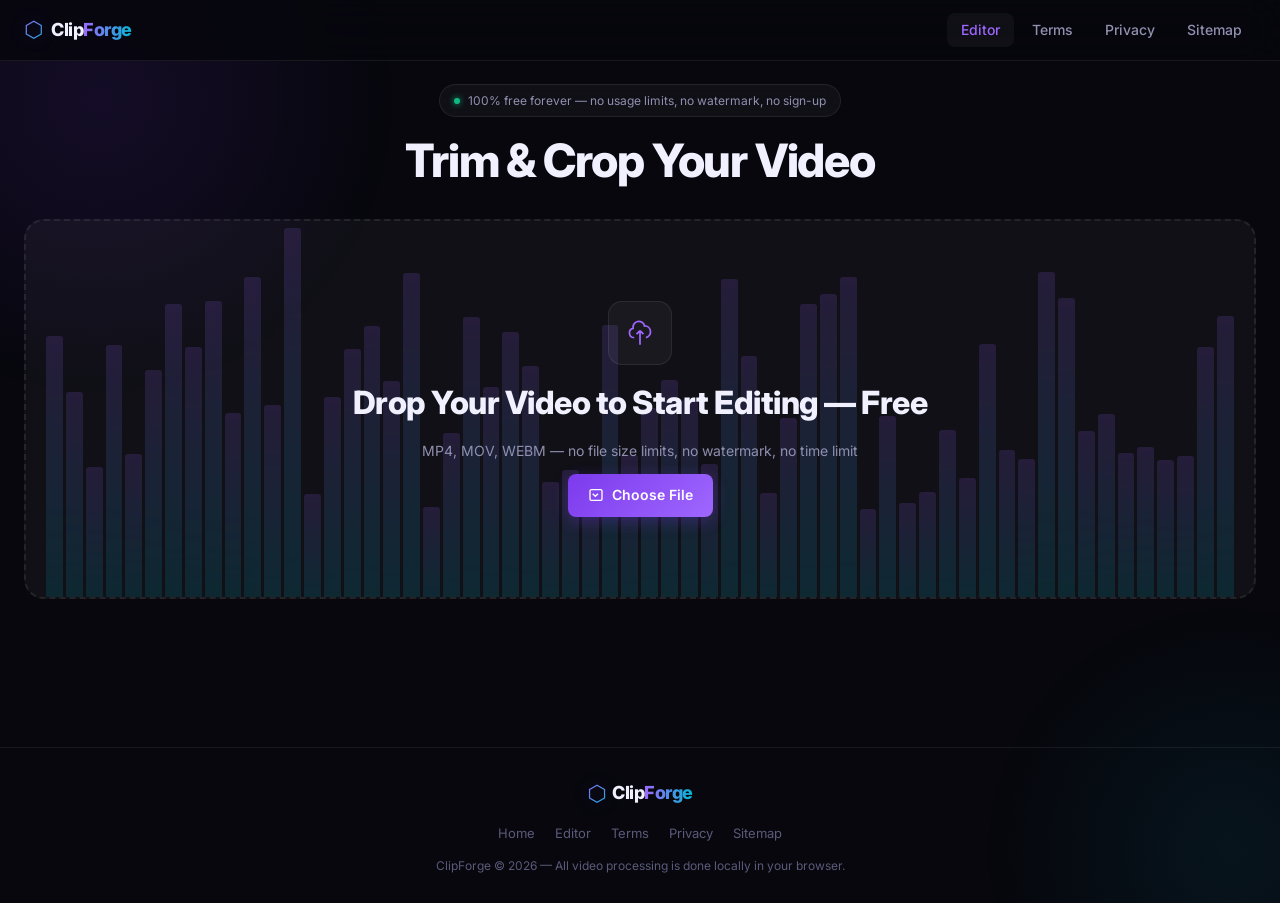
==== commit 4602724a: "Add files via upload" ====
--- a/editor.html
+++ b/editor.html
@@ -324,8 +324,8 @@
     </div>
   </footer>
 
-  <!-- SW must register first so COOP/COEP headers are active before ffmpeg loads -->
-  <script src="js/sw-register.js"></script>
+  <!-- Real HTTP headers from vercel.json now handle COOP/COEP for this route,
+       so the service-worker workaround is no longer needed. -->
   <script src="js/handoff.js"></script>
   <script src="js/app.js"></script>
 
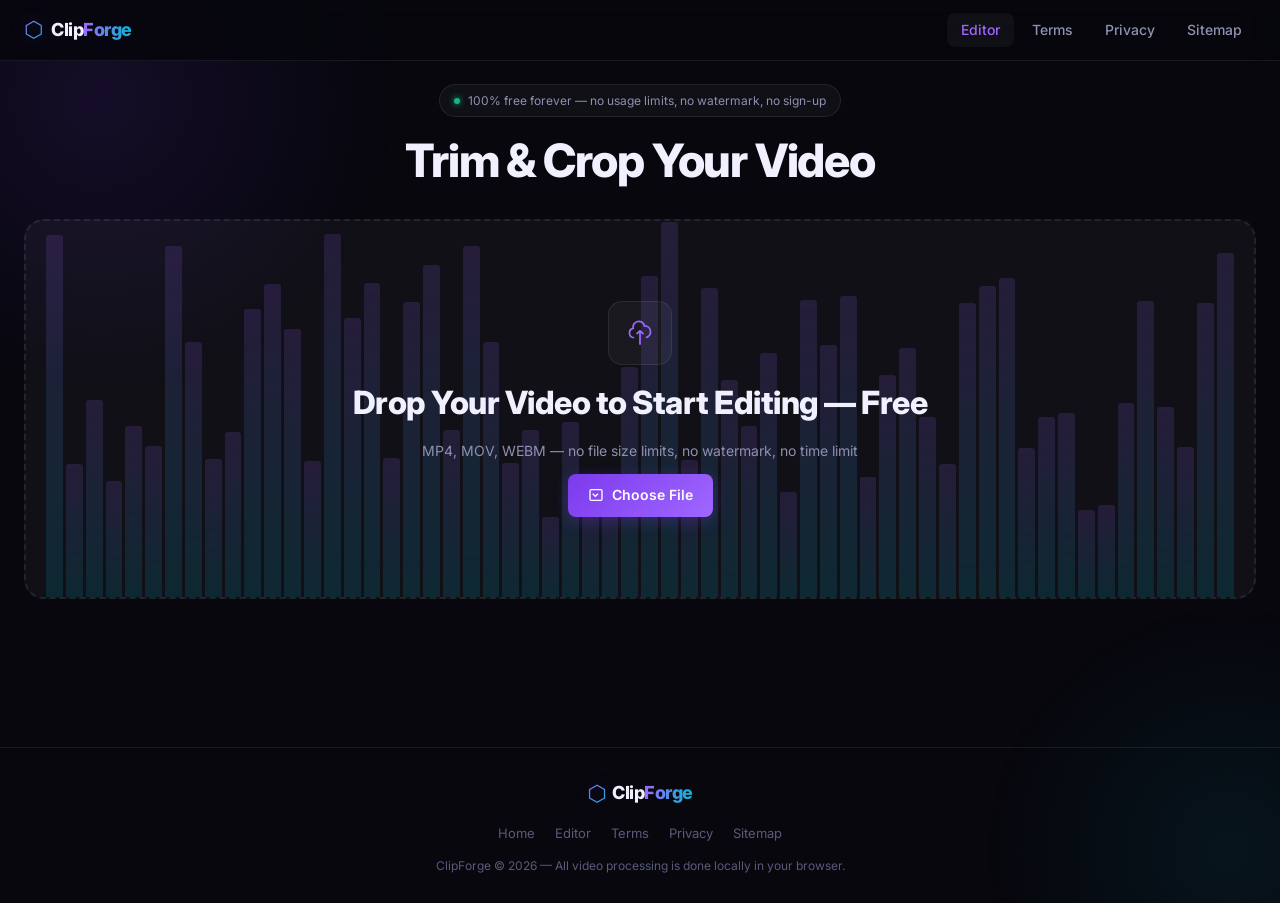
==== commit 640ed693: "Add files via upload" ====
--- a/editor.html
+++ b/editor.html
@@ -324,9 +324,7 @@
     </div>
   </footer>
 
-  <!-- Real HTTP headers from vercel.json now handle COOP/COEP for this route,
-       so the service-worker workaround is no longer needed. -->
-  <script src="js/handoff.js"></script>
+  <!-- Real HTTP headers from vercel.json handle COOP/COEP for this route. -->
   <script src="js/app.js"></script>
 
 </body>
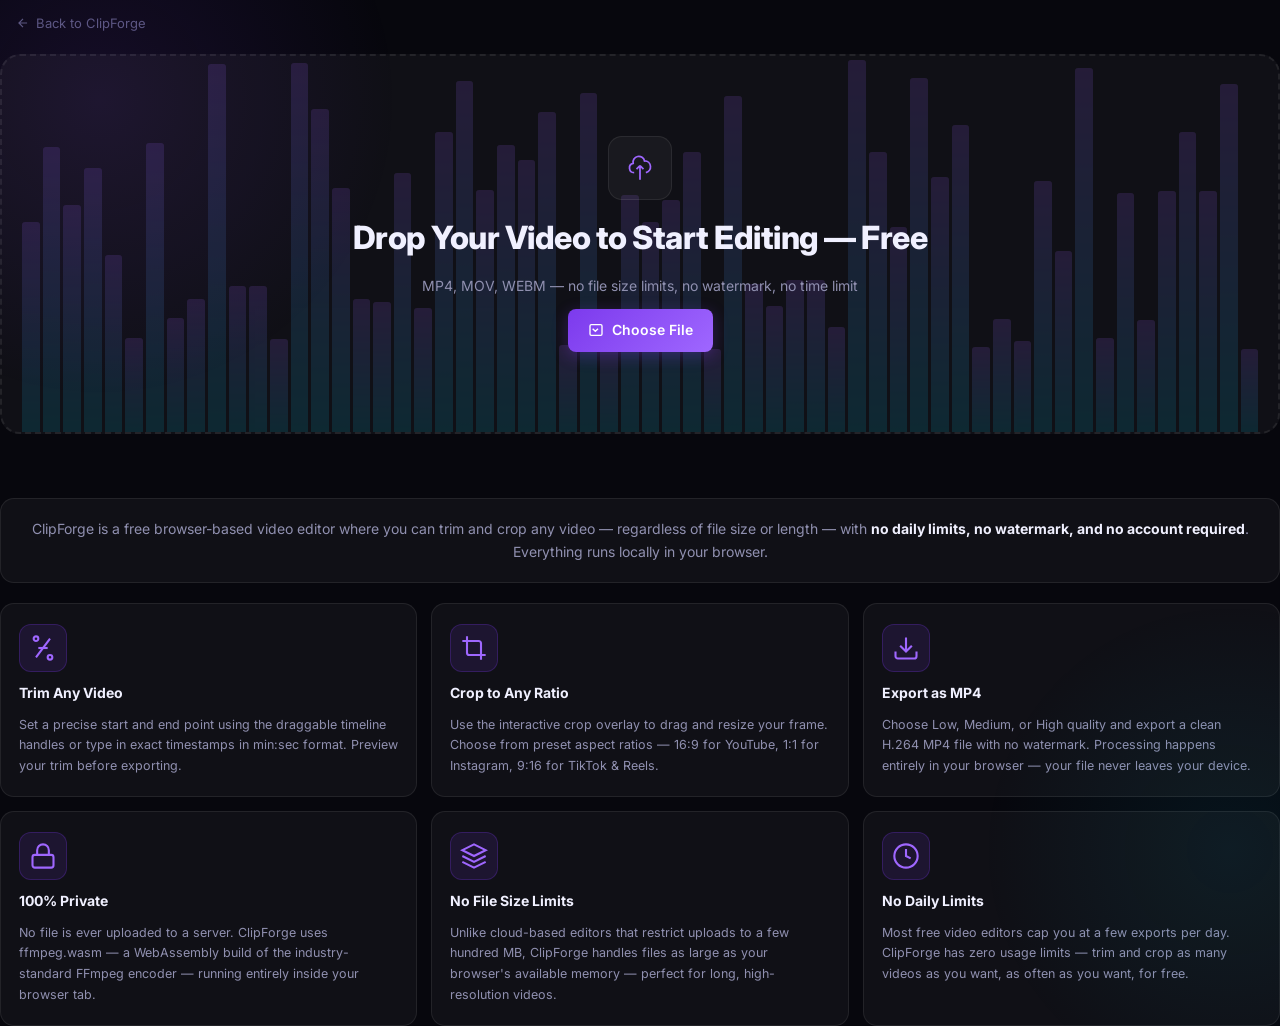
==== commit 81e37463: "Add files via upload" ====
--- a/editor.html
+++ b/editor.html
@@ -3,60 +3,87 @@
 <head>
   <meta charset="UTF-8" />
   <meta name="viewport" content="width=device-width, initial-scale=1.0" />
-  <title>ClipForge Editor — Trim &amp; Crop Your Video</title>
-  <meta name="description" content="Trim and crop your video right now — free, no watermark, no upload to any server." />
-  <meta name="robots" content="index, follow" />
-  <link rel="canonical" href="https://videocroptool.com/editor" />
-
+  <title>ClipForge Editor</title>
+  <meta name="robots" content="noindex" />
   <link rel="preconnect" href="https://fonts.googleapis.com" />
   <link rel="preconnect" href="https://fonts.gstatic.com" crossorigin />
   <link href="https://fonts.googleapis.com/css2?family=Inter:wght@300;400;500;600;700;800;900&display=swap" rel="stylesheet" />
-  <link rel="stylesheet" href="css/style.css" />
+  <link rel="stylesheet" href="/css/style.css" />
+  <style>
+    /* Editor-only: no nav, no hero, no footer — clean workspace */
+    body { background: var(--bg); min-height: 100vh; }
+    .editor-root { padding: 16px 16px 32px; max-width: 1280px; margin: 0 auto; }
+    @media (max-width: 768px) { .editor-root { padding: 10px 10px 24px; } }
+
+    /* Info panel — shown only before video is loaded */
+    .editor-info-panel {
+      margin-top: 24px;
+      display: flex;
+      flex-direction: column;
+      gap: 20px;
+    }
+    .editor-info-intro {
+      background: var(--glass);
+      border: 1px solid var(--glass-border);
+      border-radius: var(--radius);
+      padding: 18px 22px;
+      font-size: 14px;
+      color: var(--text2);
+      line-height: 1.7;
+      text-align: center;
+    }
+    .editor-info-intro strong { color: var(--text); }
+    .editor-info-grid {
+      display: grid;
+      grid-template-columns: repeat(3, 1fr);
+      gap: 14px;
+    }
+    @media (max-width: 900px) { .editor-info-grid { grid-template-columns: repeat(2, 1fr); } }
+    @media (max-width: 540px) { .editor-info-grid { grid-template-columns: 1fr; } }
+
+    .editor-info-card {
+      background: var(--glass);
+      border: 1px solid var(--glass-border);
+      border-radius: var(--radius);
+      padding: 20px 18px;
+      display: flex;
+      flex-direction: column;
+      gap: 10px;
+      transition: border-color 0.2s;
+    }
+    .editor-info-card:hover { border-color: var(--primary); }
+    .editor-info-icon {
+      width: 48px; height: 48px;
+      background: rgba(124,58,237,0.12);
+      border: 1px solid rgba(124,58,237,0.25);
+      border-radius: 12px;
+      display: flex;
+      align-items: center;
+      justify-content: center;
+      color: var(--primary-light);
+      flex-shrink: 0;
+    }
+    .editor-info-title {
+      font-size: 14px;
+      font-weight: 700;
+      color: var(--text);
+    }
+    .editor-info-desc {
+      font-size: 12.5px;
+      color: var(--text2);
+      line-height: 1.65;
+    }
+  </style>
 </head>
 <body>
 
-  <!-- NAV -->
-  <nav class="navbar" id="navbar">
-    <div class="nav-inner">
-      <a href="/" class="nav-logo">
-        <span class="logo-icon">⬡</span>
-        <span class="logo-text">Clip<span class="logo-accent">Forge</span></span>
-      </a>
-      <div class="nav-links">
-        <a href="/editor" class="nav-link active">Editor</a>
-        <a href="/terms" class="nav-link">Terms</a>
-        <a href="/privacy" class="nav-link">Privacy</a>
-        <a href="/sitemap" class="nav-link">Sitemap</a>
-      </div>
-      <button class="nav-mobile-toggle" id="mobileToggle" aria-label="Menu">
-        <span></span><span></span><span></span>
-      </button>
-    </div>
-    <div class="nav-mobile-menu" id="mobileMenu">
-      <a href="/editor" class="nav-link active">Editor</a>
-      <a href="/terms" class="nav-link">Terms</a>
-      <a href="/privacy" class="nav-link">Privacy</a>
-      <a href="/sitemap" class="nav-link">Sitemap</a>
-    </div>
-  </nav>
-
-  <!-- HERO (kept minimal so styling stays consistent) -->
-  <div class="hero-wrap" id="heroBadge">
-    <div class="hero-content">
-      <div class="hero-badge">
-        <span class="badge-dot"></span>
-        100% free forever — no usage limits, no watermark, no sign-up
-      </div>
-      <h1 class="hero-h1">
-        Trim &amp; Crop Your Video
-      </h1>
-    </div>
+  <!-- Back link -->
+  <div style="padding: 12px 16px 0; max-width:1280px; margin:0 auto;">
+    <a href="/index.html" style="display:inline-flex;align-items:center;gap:6px;color:var(--text3);font-size:13px;text-decoration:none;font-family:var(--font);">
+      <svg viewBox="0 0 24 24" fill="none" stroke="currentColor" stroke-width="2" width="14" height="14"><path d="M19 12H5M12 5l-7 7 7 7"/></svg>
+      Back to ClipForge
+    </a>
   </div>
-
-  <!-- MAIN APP -->
-  <main class="app-main" id="appMain">
-
-    <!-- UPLOAD ZONE -->
     <section class="upload-section" id="uploadSection">
       <div class="upload-zone" id="uploadZone">
         <div class="upload-waveform" aria-hidden="true">
@@ -81,10 +108,79 @@
       </div>
     </section>
 
+    <!-- INFO PANEL — fills space below upload zone, visible only before video is loaded -->
+    <section class="editor-info-panel" id="editorInfoPanel">
+      <div class="editor-info-intro">
+        <p>ClipForge is a free browser-based video editor where you can trim and crop any video — regardless of file size or length — with <strong>no daily limits, no watermark, and no account required</strong>. Everything runs locally in your browser.</p>
+      </div>
+      <div class="editor-info-grid">
+
+        <div class="editor-info-card">
+          <div class="editor-info-icon">
+            <svg viewBox="0 0 24 24" fill="none" stroke="currentColor" stroke-width="1.8" width="28" height="28">
+              <path d="M6 20L18 4"/><circle cx="6" cy="4" r="2"/><circle cx="18" cy="20" r="2"/>
+              <path d="M8 12h8"/>
+            </svg>
+          </div>
+          <h3 class="editor-info-title">Trim Any Video</h3>
+          <p class="editor-info-desc">Set a precise start and end point using the draggable timeline handles or type in exact timestamps in min:sec format. Preview your trim before exporting.</p>
+        </div>
+
+        <div class="editor-info-card">
+          <div class="editor-info-icon">
+            <svg viewBox="0 0 24 24" fill="none" stroke="currentColor" stroke-width="1.8" width="28" height="28">
+              <path d="M6 2v14a2 2 0 002 2h14"/><path d="M18 22V8a2 2 0 00-2-2H2"/>
+            </svg>
+          </div>
+          <h3 class="editor-info-title">Crop to Any Ratio</h3>
+          <p class="editor-info-desc">Use the interactive crop overlay to drag and resize your frame. Choose from preset aspect ratios — 16:9 for YouTube, 1:1 for Instagram, 9:16 for TikTok &amp; Reels.</p>
+        </div>
+
+        <div class="editor-info-card">
+          <div class="editor-info-icon">
+            <svg viewBox="0 0 24 24" fill="none" stroke="currentColor" stroke-width="1.8" width="28" height="28">
+              <path d="M21 15v4a2 2 0 01-2 2H5a2 2 0 01-2-2v-4"/><polyline points="7 10 12 15 17 10"/><line x1="12" y1="15" x2="12" y2="3"/>
+            </svg>
+          </div>
+          <h3 class="editor-info-title">Export as MP4</h3>
+          <p class="editor-info-desc">Choose Low, Medium, or High quality and export a clean H.264 MP4 file with no watermark. Processing happens entirely in your browser — your file never leaves your device.</p>
+        </div>
+
+        <div class="editor-info-card">
+          <div class="editor-info-icon">
+            <svg viewBox="0 0 24 24" fill="none" stroke="currentColor" stroke-width="1.8" width="28" height="28">
+              <rect x="3" y="11" width="18" height="11" rx="2"/><path d="M7 11V7a5 5 0 0110 0v4"/>
+            </svg>
+          </div>
+          <h3 class="editor-info-title">100% Private</h3>
+          <p class="editor-info-desc">No file is ever uploaded to a server. ClipForge uses ffmpeg.wasm — a WebAssembly build of the industry-standard FFmpeg encoder — running entirely inside your browser tab.</p>
+        </div>
+
+        <div class="editor-info-card">
+          <div class="editor-info-icon">
+            <svg viewBox="0 0 24 24" fill="none" stroke="currentColor" stroke-width="1.8" width="28" height="28">
+              <path d="M12 2L2 7l10 5 10-5-10-5z"/><path d="M2 17l10 5 10-5"/><path d="M2 12l10 5 10-5"/>
+            </svg>
+          </div>
+          <h3 class="editor-info-title">No File Size Limits</h3>
+          <p class="editor-info-desc">Unlike cloud-based editors that restrict uploads to a few hundred MB, ClipForge handles files as large as your browser's available memory — perfect for long, high-resolution videos.</p>
+        </div>
+
+        <div class="editor-info-card">
+          <div class="editor-info-icon">
+            <svg viewBox="0 0 24 24" fill="none" stroke="currentColor" stroke-width="1.8" width="28" height="28">
+              <circle cx="12" cy="12" r="10"/><polyline points="12 6 12 12 16 14"/>
+            </svg>
+          </div>
+          <h3 class="editor-info-title">No Daily Limits</h3>
+          <p class="editor-info-desc">Most free video editors cap you at a few exports per day. ClipForge has zero usage limits — trim and crop as many videos as you want, as often as you want, for free.</p>
+        </div>
+
+      </div>
+    </section>
+
     <!-- EDITOR WORKSPACE -->
     <section class="editor-section hidden" id="editorSection">
-
-      <!-- TOP ROW: Preview + Crop -->
       <div class="editor-top">
 
         <!-- VIDEO PANEL -->
@@ -98,7 +194,6 @@
           </div>
           <div class="video-wrap" id="videoWrap">
             <video id="videoPlayer" preload="metadata" playsinline></video>
-            <!-- CROP OVERLAY -->
             <div class="crop-overlay hidden" id="cropOverlay">
               <div class="crop-shade crop-shade-top" id="cropShadeTop"></div>
               <div class="crop-shade crop-shade-bottom" id="cropShadeBottom"></div>
@@ -119,7 +214,6 @@
               </div>
             </div>
           </div>
-          <!-- PLAYBACK CONTROLS -->
           <div class="playback-controls">
             <button class="ctrl-btn" id="playBtn" aria-label="Play/Pause">
               <svg id="playIcon" viewBox="0 0 24 24" fill="currentColor" width="20" height="20"><path d="M8 5v14l11-7z"/></svg>
@@ -141,8 +235,6 @@
           <div class="panel-header">
             <span class="panel-title">Tools</span>
           </div>
-
-          <!-- TABS -->
           <div class="tool-tabs">
             <button class="tool-tab active" data-tab="trim">
               <svg viewBox="0 0 24 24" fill="none" stroke="currentColor" stroke-width="2" width="14" height="14"><path d="M6 20L18 4M6 4h.01M18 20h.01M8 12h8"/></svg>
@@ -158,7 +250,7 @@
             </button>
           </div>
 
-          <!-- TRIM TAB -->
+          <!-- TRIM -->
           <div class="tab-content active" id="tab-trim">
             <div class="trim-timeline" id="trimTimeline">
               <div class="trim-range" id="trimRange"></div>
@@ -193,7 +285,7 @@
             </button>
           </div>
 
-          <!-- CROP TAB -->
+          <!-- CROP -->
           <div class="tab-content hidden" id="tab-crop">
             <div class="crop-toggle-row">
               <span class="field-label">Enable crop</span>
@@ -238,7 +330,7 @@
             </div>
           </div>
 
-          <!-- EXPORT TAB -->
+          <!-- EXPORT -->
           <div class="tab-content hidden" id="tab-export">
             <div class="field">
               <label class="field-label">Output filename</label>
@@ -292,7 +384,7 @@
       </div>
 
     </section>
-  </main>
+  </div>
 
   <!-- FFMPEG LOADING OVERLAY -->
   <div class="ffmpeg-overlay hidden" id="ffmpegOverlay">
@@ -306,26 +398,34 @@
     </div>
   </div>
 
-  <!-- FOOTER -->
-  <footer class="footer">
-    <div class="footer-inner">
-      <div class="footer-brand">
-        <span class="logo-icon">⬡</span>
-        <span class="logo-text">Clip<span class="logo-accent">Forge</span></span>
-      </div>
-      <div class="footer-links">
-        <a href="/">Home</a>
-        <a href="/editor">Editor</a>
-        <a href="/terms">Terms</a>
-        <a href="/privacy">Privacy</a>
-        <a href="/sitemap">Sitemap</a>
-      </div>
-      <p class="footer-copy">ClipForge © 2026 — All video processing is done locally in your browser.</p>
-    </div>
-  </footer>
-
-  <!-- Real HTTP headers from vercel.json handle COOP/COEP for this route. -->
-  <script src="js/app.js"></script>
-
+  <script src="/js/sw-register.js"></script>
+  <script src="/js/app.js"></script>
+  <script>
+    // Report document height to parent so iframe auto-sizes (no fixed 880px)
+    function reportHeight() {
+      const h = document.documentElement.scrollHeight;
+      if (window.parent !== window) {
+        window.parent.postMessage({ type: 'cf-resize', height: h }, '*');
+      }
+    }
+    // Report on load and whenever DOM changes (video loaded, editor opened)
+    window.addEventListener('load', reportHeight);
+    new MutationObserver(reportHeight).observe(document.body, { childList: true, subtree: true, attributes: true });
+
+    // Hide info panel once a video is loaded into the editor
+    const infoPanelEl = document.getElementById('editorInfoPanel');
+    document.addEventListener('DOMContentLoaded', () => {
+      const fi = document.getElementById('fileInput');
+      if (fi) fi.addEventListener('change', () => {
+        if (infoPanelEl) infoPanelEl.style.display = 'none';
+        reportHeight();
+      });
+      const dz = document.getElementById('uploadZone');
+      if (dz) dz.addEventListener('drop', () => {
+        if (infoPanelEl) infoPanelEl.style.display = 'none';
+        reportHeight();
+      });
+    });
+  </script>
 </body>
 </html>
